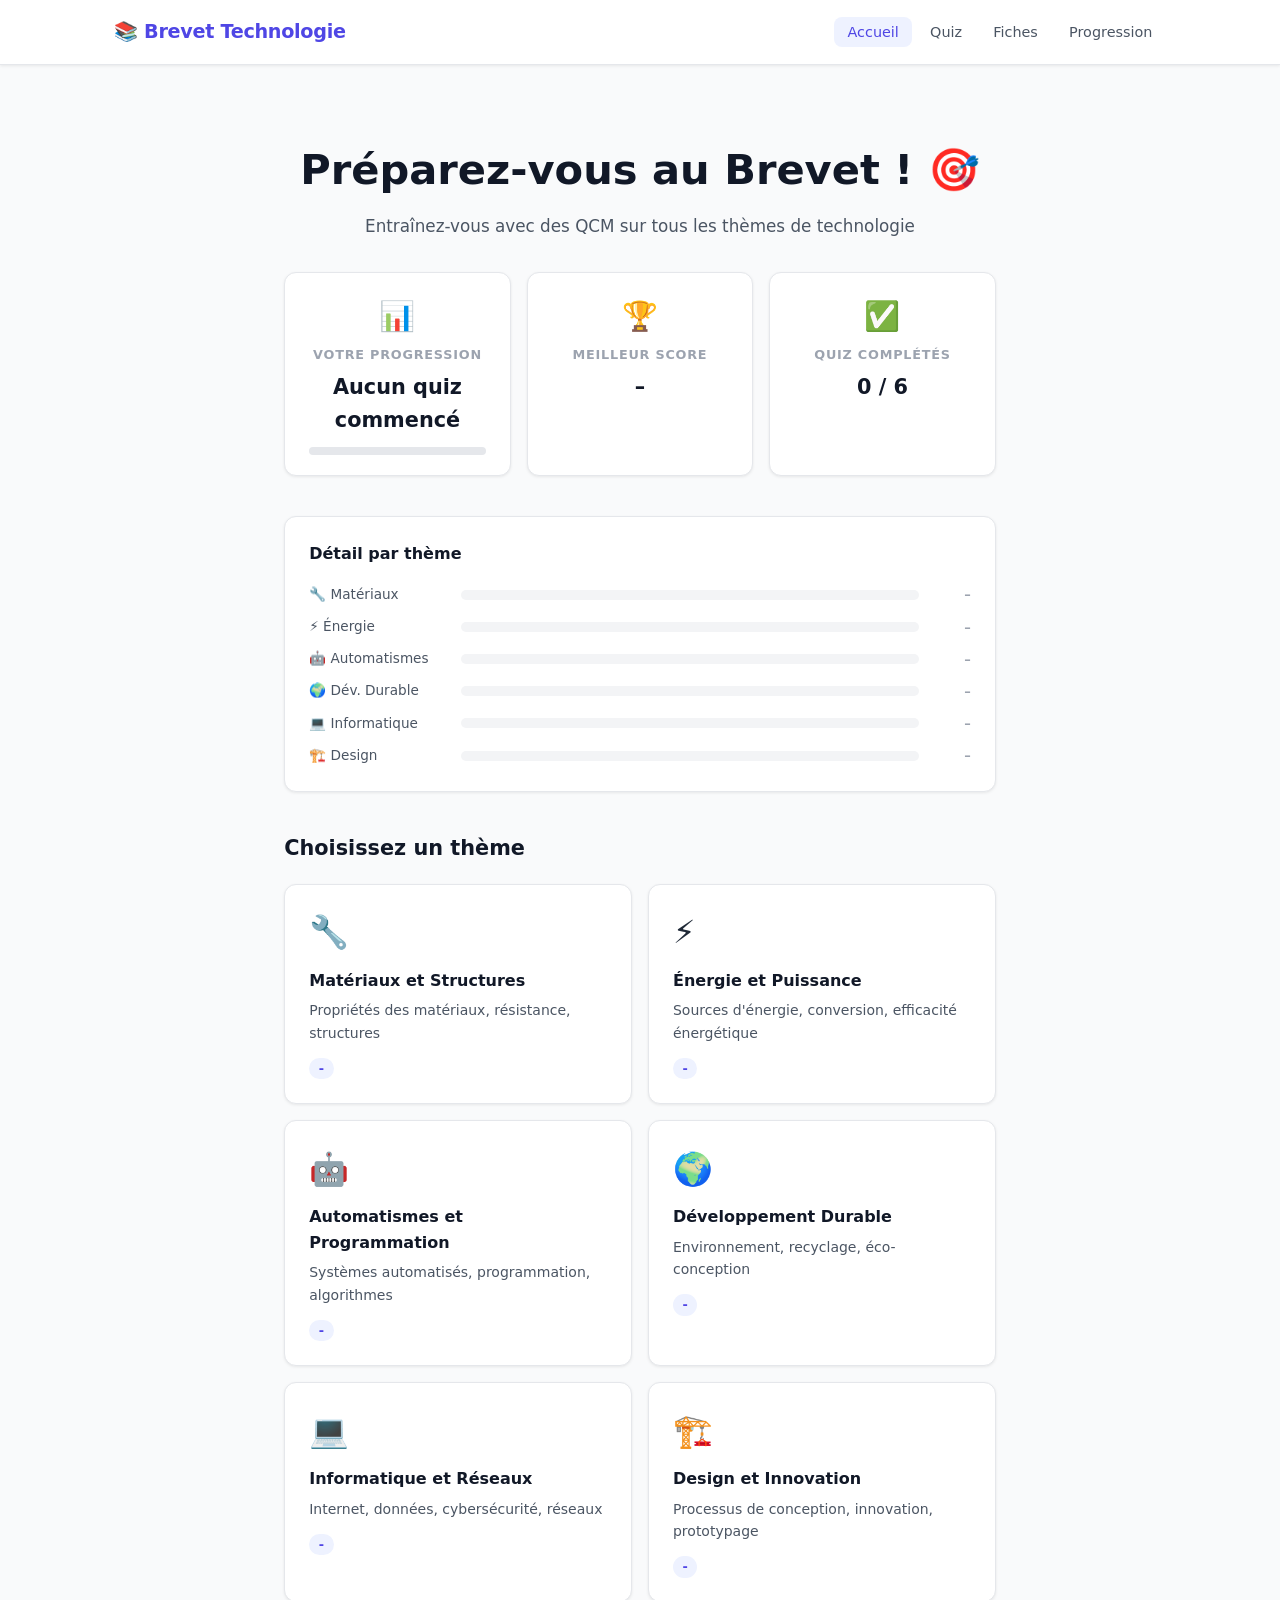
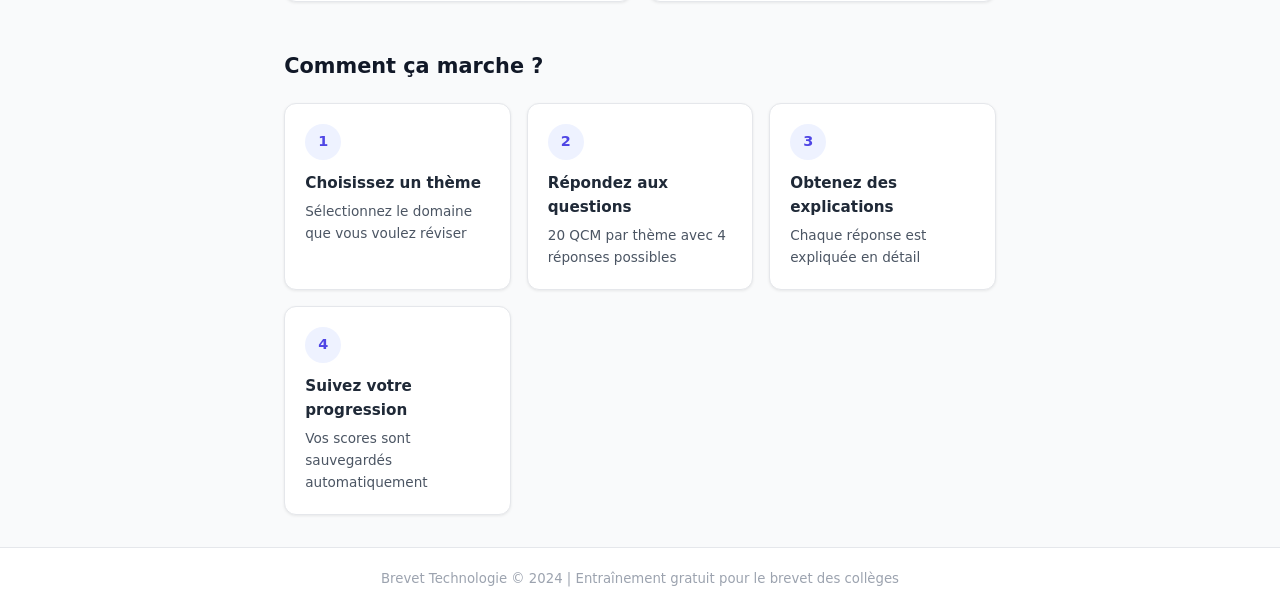
==== index.html @ 894ae721 "Initial commit" ====
<!DOCTYPE html>
<html lang="fr">
<head>
    <meta charset="UTF-8">
    <meta name="viewport" content="width=device-width, initial-scale=1.0">
    <title>Brevet Technologie - Entraînement</title>
    <link rel="stylesheet" href="styles.css">
</head>
<body>
    <nav class="navbar">
        <div class="nav-container">
            <h1 class="logo">📚 Brevet Technologie</h1>
            <ul class="nav-links">
                <li><a href="index.html" class="active">Accueil</a></li>
                <li><a href="quiz.html">Quiz</a></li>
                <li><a href="fiches.html">Fiches</a></li>
                <li><a href="#progression">Progression</a></li>
            </ul>
        </div>
    </nav>

    <div class="container">
        <header class="hero">
            <h1>Préparez-vous au Brevet ! 🎯</h1>
            <p>Entraînez-vous avec des QCM sur tous les thèmes de technologie</p>
        </header>

        <section class="stats-section" id="progression">
            <div class="stat-card">
                <div class="stat-icon">📊</div>
                <h3>Votre progression</h3>
                <p id="progression-text">Aucun quiz commencé</p>
                <div class="progress-bar">
                    <div class="progress-fill" id="progress-fill"></div>
                </div>
            </div>

            <div class="stat-card">
                <div class="stat-icon">🏆</div>
                <h3>Meilleur score</h3>
                <p id="best-score">-</p>
            </div>

            <div class="stat-card">
                <div class="stat-icon">✅</div>
                <h3>Quiz complétés</h3>
                <p id="completed-quizzes">0</p>
            </div>
        </section>

        <section class="progress-detail-section">
            <h2>Détail par thème</h2>
            <div id="progress-detail" class="progress-detail-grid">
                <p style="color:var(--gray-400);font-size:.9rem;">Complétez des quiz pour voir votre progression ici.</p>
            </div>
        </section>

        <section class="themes-section">
            <h2>Choisissez un thème</h2>
            <div class="themes-grid">
                <div class="theme-card" onclick="startQuiz('materiaux')">
                    <div class="theme-icon">🔧</div>
                    <h3>Matériaux et Structures</h3>
                    <p>Propriétés des matériaux, résistance, structures</p>
                    <div class="theme-stats">
                        <span id="score-materiaux">-</span>
                    </div>
                </div>

                <div class="theme-card" onclick="startQuiz('energie')">
                    <div class="theme-icon">⚡</div>
                    <h3>Énergie et Puissance</h3>
                    <p>Sources d'énergie, conversion, efficacité énergétique</p>
                    <div class="theme-stats">
                        <span id="score-energie">-</span>
                    </div>
                </div>

                <div class="theme-card" onclick="startQuiz('automatismes')">
                    <div class="theme-icon">🤖</div>
                    <h3>Automatismes et Programmation</h3>
                    <p>Systèmes automatisés, programmation, algorithmes</p>
                    <div class="theme-stats">
                        <span id="score-automatismes">-</span>
                    </div>
                </div>

                <div class="theme-card" onclick="startQuiz('developpement')">
                    <div class="theme-icon">🌍</div>
                    <h3>Développement Durable</h3>
                    <p>Environnement, recyclage, éco-conception</p>
                    <div class="theme-stats">
                        <span id="score-developpement">-</span>
                    </div>
                </div>

                <div class="theme-card" onclick="startQuiz('informatique')">
                    <div class="theme-icon">💻</div>
                    <h3>Informatique et Réseaux</h3>
                    <p>Internet, données, cybersécurité, réseaux</p>
                    <div class="theme-stats">
                        <span id="score-informatique">-</span>
                    </div>
                </div>

                <div class="theme-card" onclick="startQuiz('design')">
                    <div class="theme-icon">🏗️</div>
                    <h3>Design et Innovation</h3>
                    <p>Processus de conception, innovation, prototypage</p>
                    <div class="theme-stats">
                        <span id="score-design">-</span>
                    </div>
                </div>
            </div>
        </section>

        <section class="info-section">
            <h2>Comment ça marche ?</h2>
            <div class="info-grid">
                <div class="info-card">
                    <div class="info-number">1</div>
                    <h3>Choisissez un thème</h3>
                    <p>Sélectionnez le domaine que vous voulez réviser</p>
                </div>
                <div class="info-card">
                    <div class="info-number">2</div>
                    <h3>Répondez aux questions</h3>
                    <p>20 QCM par thème avec 4 réponses possibles</p>
                </div>
                <div class="info-card">
                    <div class="info-number">3</div>
                    <h3>Obtenez des explications</h3>
                    <p>Chaque réponse est expliquée en détail</p>
                </div>
                <div class="info-card">
                    <div class="info-number">4</div>
                    <h3>Suivez votre progression</h3>
                    <p>Vos scores sont sauvegardés automatiquement</p>
                </div>
            </div>
        </section>
    </div>

    <footer>
        <p>Brevet Technologie © 2024 | Entraînement gratuit pour le brevet des collèges</p>
    </footer>

    <script src="script.js"></script>
    <script>
        const THEMES = [
            { id: 'materiaux',     label: '🔧 Matériaux' },
            { id: 'energie',       label: '⚡ Énergie' },
            { id: 'automatismes',  label: '🤖 Automatismes' },
            { id: 'developpement', label: '🌍 Dév. Durable' },
            { id: 'informatique',  label: '💻 Informatique' },
            { id: 'design',        label: '🏗️ Design' }
        ];

        function scoreColor(s) {
            if (s >= 80) return '#16a34a';
            if (s >= 50) return '#d97706';
            return '#dc2626';
        }

        function loadProgress() {
            const scores = JSON.parse(localStorage.getItem('brevetsScores')) || {};
            let totalScore = 0, completedCount = 0, bestScore = 0;

            THEMES.forEach(({ id }) => {
                if (scores[id] !== undefined) {
                    const s = scores[id];
                    totalScore += s;
                    completedCount++;
                    bestScore = Math.max(bestScore, s);

                    // Badge score sur chaque carte thème
                    const el = document.getElementById(`score-${id}`);
                    if (el) {
                        el.textContent = `${s}%`;
                        el.style.background = scoreColor(s) + '22';
                        el.style.color = scoreColor(s);
                    }
                }
            });

            const avgScore = completedCount > 0 ? Math.round(totalScore / completedCount) : 0;

            // Stats globales
            document.getElementById('completed-quizzes').textContent = completedCount + ' / 6';
            document.getElementById('progression-text').textContent =
                completedCount > 0 ? `${avgScore}% de moyenne` : 'Aucun quiz commencé';

            // Barre de progression globale (délai pour l'animation CSS)
            setTimeout(() => {
                document.getElementById('progress-fill').style.width = avgScore + '%';
            }, 100);

            document.getElementById('best-score').textContent =
                bestScore > 0 ? `${bestScore}%` : '–';

            // Grille de progression détaillée
            const grid = document.getElementById('progress-detail');
            if (!grid) return;
            grid.innerHTML = '';
            THEMES.forEach(({ id, label }) => {
                const s = scores[id];
                const done = s !== undefined;
                const pct = done ? s : 0;
                const color = done ? scoreColor(s) : '#9ca3af';
                grid.innerHTML += `
                    <div class="prog-row">
                        <span class="prog-label">${label}</span>
                        <div class="prog-bar-wrap">
                            <div class="prog-bar-fill" style="width:${pct}%; background:${color}"></div>
                        </div>
                        <span class="prog-pct" style="color:${color}">${done ? pct + '%' : '–'}</span>
                    </div>`;
            });
        }

        function startQuiz(theme) {
            window.location.href = `quiz.html?theme=${theme}`;
        }

        window.addEventListener('load', loadProgress);
    </script>
</body>
</html>
---- styles.css ----
/* ===== RESET & BASE ===== */
*, *::before, *::after {
    box-sizing: border-box;
    margin: 0;
    padding: 0;
}

:root {
    --primary: #4f46e5;
    --primary-light: #eef2ff;
    --primary-dark: #3730a3;
    --success: #16a34a;
    --success-light: #dcfce7;
    --danger: #dc2626;
    --danger-light: #fee2e2;
    --warning: #d97706;
    --warning-light: #fef3c7;
    --gray-50: #f9fafb;
    --gray-100: #f3f4f6;
    --gray-200: #e5e7eb;
    --gray-400: #9ca3af;
    --gray-600: #4b5563;
    --gray-800: #1f2937;
    --gray-900: #111827;
    --radius: 12px;
    --radius-sm: 8px;
    --shadow-sm: 0 1px 3px rgba(0,0,0,.08);
    --shadow: 0 4px 16px rgba(0,0,0,.10);
    --shadow-lg: 0 8px 32px rgba(0,0,0,.12);
    --transition: .2s ease;
}

body {
    font-family: 'Segoe UI', system-ui, -apple-system, sans-serif;
    background: var(--gray-50);
    color: var(--gray-800);
    line-height: 1.6;
    min-height: 100vh;
    display: flex;
    flex-direction: column;
}

/* ===== NAVBAR ===== */
.navbar {
    background: #fff;
    border-bottom: 1px solid var(--gray-200);
    position: sticky;
    top: 0;
    z-index: 100;
    box-shadow: var(--shadow-sm);
}

.nav-container {
    max-width: 1100px;
    margin: 0 auto;
    padding: 0 1.5rem;
    height: 64px;
    display: flex;
    align-items: center;
    justify-content: space-between;
}

.logo {
    font-size: 1.2rem;
    font-weight: 700;
    color: var(--primary);
    letter-spacing: -.3px;
}

.nav-links {
    list-style: none;
    display: flex;
    gap: .25rem;
}

.nav-links a {
    text-decoration: none;
    color: var(--gray-600);
    font-size: .9rem;
    font-weight: 500;
    padding: .45rem .85rem;
    border-radius: var(--radius-sm);
    transition: background var(--transition), color var(--transition);
}

.nav-links a:hover {
    background: var(--gray-100);
    color: var(--gray-900);
}

.nav-links a.active {
    background: var(--primary-light);
    color: var(--primary);
}

/* ===== LAYOUT ===== */
.container {
    max-width: 1100px;
    margin: 0 auto;
    padding: 2rem 1.5rem;
    flex: 1;
}

/* ===== HERO ===== */
.hero {
    text-align: center;
    padding: 2.5rem 1rem 2rem;
}

.hero h1 {
    font-size: clamp(1.8rem, 4vw, 2.6rem);
    font-weight: 700;
    color: var(--gray-900);
    margin-bottom: .6rem;
}

.hero p {
    font-size: 1.05rem;
    color: var(--gray-600);
}

/* ===== STATS SECTION ===== */
.stats-section {
    display: grid;
    grid-template-columns: repeat(auto-fit, minmax(220px, 1fr));
    gap: 1rem;
    margin-bottom: 2.5rem;
}

.stat-card {
    background: #fff;
    border: 1px solid var(--gray-200);
    border-radius: var(--radius);
    padding: 1.25rem 1.5rem;
    text-align: center;
    box-shadow: var(--shadow-sm);
}

.stat-icon {
    font-size: 1.8rem;
    margin-bottom: .4rem;
}

.stat-card h3 {
    font-size: .8rem;
    text-transform: uppercase;
    letter-spacing: .06em;
    color: var(--gray-400);
    margin-bottom: .3rem;
}

.stat-card p {
    font-size: 1.3rem;
    font-weight: 700;
    color: var(--gray-900);
}

/* ===== PROGRESS BAR ===== */
.progress-bar {
    background: var(--gray-200);
    border-radius: 99px;
    height: 8px;
    overflow: hidden;
    margin-top: .6rem;
}

.progress-fill {
    height: 100%;
    background: linear-gradient(90deg, var(--primary), #818cf8);
    border-radius: 99px;
    transition: width .6s ease;
    width: 0%;
}

/* ===== PROGRESSION DÉTAILLÉE ===== */
.progress-detail-section {
    background: #fff;
    border: 1px solid var(--gray-200);
    border-radius: var(--radius);
    padding: 1.5rem;
    margin-bottom: 2.5rem;
    box-shadow: var(--shadow-sm);
}

.progress-detail-section h2 {
    font-size: 1rem;
    font-weight: 700;
    margin-bottom: 1.1rem;
    color: var(--gray-900);
}

.progress-detail-grid {
    display: flex;
    flex-direction: column;
    gap: .65rem;
}

.prog-row {
    display: grid;
    grid-template-columns: 140px 1fr 40px;
    align-items: center;
    gap: .75rem;
}

.prog-label {
    font-size: .85rem;
    color: var(--gray-600);
    white-space: nowrap;
    overflow: hidden;
    text-overflow: ellipsis;
}

.prog-bar-wrap {
    background: var(--gray-100);
    border-radius: 99px;
    height: 10px;
    overflow: hidden;
}

.prog-bar-fill {
    height: 100%;
    border-radius: 99px;
    transition: width .7s ease;
    min-width: 0;
}

.prog-pct {
    font-size: .82rem;
    font-weight: 700;
    text-align: right;
}

@media (max-width: 480px) {
    .prog-row { grid-template-columns: 110px 1fr 36px; }
}

/* ===== THEMES SECTION ===== */
.themes-section h2,
.info-section h2 {
    font-size: 1.3rem;
    font-weight: 700;
    margin-bottom: 1.2rem;
    color: var(--gray-900);
}

.themes-grid {
    display: grid;
    grid-template-columns: repeat(auto-fill, minmax(280px, 1fr));
    gap: 1rem;
    margin-bottom: 3rem;
}

.theme-card {
    background: #fff;
    border: 1px solid var(--gray-200);
    border-radius: var(--radius);
    padding: 1.4rem 1.5rem;
    cursor: pointer;
    transition: transform var(--transition), box-shadow var(--transition), border-color var(--transition);
    box-shadow: var(--shadow-sm);
}

.theme-card:hover {
    transform: translateY(-3px);
    box-shadow: var(--shadow);
    border-color: var(--primary);
}

.theme-icon {
    font-size: 2rem;
    margin-bottom: .6rem;
}

.theme-card h3 {
    font-size: 1rem;
    font-weight: 700;
    margin-bottom: .35rem;
    color: var(--gray-900);
}

.theme-card p {
    font-size: .875rem;
    color: var(--gray-600);
    margin-bottom: .7rem;
}

.theme-stats span {
    font-size: .8rem;
    font-weight: 600;
    color: var(--primary);
    background: var(--primary-light);
    padding: .2rem .6rem;
    border-radius: 99px;
}

/* ===== INFO SECTION ===== */
.info-grid {
    display: grid;
    grid-template-columns: repeat(auto-fill, minmax(200px, 1fr));
    gap: 1rem;
}

.info-card {
    background: #fff;
    border: 1px solid var(--gray-200);
    border-radius: var(--radius);
    padding: 1.25rem;
    box-shadow: var(--shadow-sm);
}

.info-number {
    width: 36px;
    height: 36px;
    border-radius: 50%;
    background: var(--primary-light);
    color: var(--primary);
    font-weight: 700;
    font-size: .9rem;
    display: flex;
    align-items: center;
    justify-content: center;
    margin-bottom: .7rem;
}

.info-card h3 {
    font-size: .95rem;
    font-weight: 700;
    margin-bottom: .35rem;
}

.info-card p {
    font-size: .85rem;
    color: var(--gray-600);
}

/* ===== FICHES ===== */
.fiches-container {
    display: grid;
    grid-template-columns: repeat(auto-fill, minmax(320px, 1fr));
    gap: 1.25rem;
    margin-bottom: 2.5rem;
}

.fiche-card {
    background: #fff;
    border: 1px solid var(--gray-200);
    border-radius: var(--radius);
    overflow: hidden;
    box-shadow: var(--shadow-sm);
    transition: box-shadow var(--transition);
}

.fiche-card:hover {
    box-shadow: var(--shadow);
}

.fiche-header {
    background: var(--primary);
    color: #fff;
    padding: 1rem 1.25rem;
}

.fiche-header h2 {
    font-size: 1rem;
    font-weight: 700;
}

.fiche-content {
    padding: 1.25rem;
}

.fiche-content h3 {
    font-size: .85rem;
    text-transform: uppercase;
    letter-spacing: .06em;
    color: var(--primary);
    margin: 1rem 0 .5rem;
    font-weight: 700;
}

.fiche-content h3:first-child {
    margin-top: 0;
}

.fiche-content ul {
    list-style: none;
    display: flex;
    flex-direction: column;
    gap: .35rem;
}

.fiche-content li {
    font-size: .875rem;
    color: var(--gray-600);
    padding-left: 1rem;
    position: relative;
}

.fiche-content li::before {
    content: '•';
    color: var(--primary);
    position: absolute;
    left: 0;
}

.fiche-content strong {
    color: var(--gray-800);
}

/* ===== TIPS SECTION ===== */
.tips-section {
    background: var(--primary-light);
    border-radius: var(--radius);
    padding: 1.75rem;
    margin-bottom: 2rem;
}

.tips-section h2 {
    font-size: 1.2rem;
    font-weight: 700;
    margin-bottom: 1rem;
    color: var(--primary-dark);
}

.tips-grid {
    display: grid;
    grid-template-columns: repeat(auto-fill, minmax(180px, 1fr));
    gap: 1rem;
}

.tip-card {
    background: #fff;
    border-radius: var(--radius-sm);
    padding: 1rem;
    box-shadow: var(--shadow-sm);
}

.tip-card h3 {
    font-size: .9rem;
    font-weight: 700;
    margin-bottom: .3rem;
    color: var(--primary);
}

.tip-card p {
    font-size: .83rem;
    color: var(--gray-600);
}

/* ===== QUIZ ===== */
.quiz-container {
    max-width: 760px;
    margin: 0 auto;
}

.quiz-header {
    background: #fff;
    border: 1px solid var(--gray-200);
    border-radius: var(--radius);
    padding: 1.25rem 1.5rem;
    margin-bottom: 1.25rem;
    box-shadow: var(--shadow-sm);
}

.quiz-header h2 {
    font-size: 1.15rem;
    font-weight: 700;
    margin-bottom: .75rem;
}

.quiz-progress {
    display: flex;
    align-items: center;
    gap: .75rem;
}

#question-counter {
    font-size: .85rem;
    font-weight: 600;
    color: var(--gray-600);
    white-space: nowrap;
    min-width: 36px;
}

.question-section {
    background: #fff;
    border: 1px solid var(--gray-200);
    border-radius: var(--radius);
    padding: 1.75rem 1.5rem;
    margin-bottom: 1.25rem;
    box-shadow: var(--shadow-sm);
}

#question-text {
    font-size: 1.1rem;
    font-weight: 600;
    color: var(--gray-900);
    margin-bottom: 1.5rem;
    line-height: 1.5;
}

.answers-grid {
    display: grid;
    grid-template-columns: 1fr 1fr;
    gap: .75rem;
}

@media (max-width: 560px) {
    .answers-grid { grid-template-columns: 1fr; }
}

.answer-btn {
    background: var(--gray-50);
    border: 1.5px solid var(--gray-200);
    border-radius: var(--radius-sm);
    padding: .9rem 1.1rem;
    font-size: .92rem;
    font-family: inherit;
    color: var(--gray-800);
    cursor: pointer;
    text-align: left;
    transition: all var(--transition);
    line-height: 1.4;
}

.answer-btn:hover {
    background: var(--primary-light);
    border-color: var(--primary);
    color: var(--primary);
}

.answer-btn.selected {
    background: var(--primary);
    border-color: var(--primary);
    color: #fff;
    font-weight: 600;
}

.answer-btn.correct {
    background: var(--success-light);
    border-color: var(--success);
    color: var(--success);
    font-weight: 600;
}

.answer-btn.incorrect {
    background: var(--danger-light);
    border-color: var(--danger);
    color: var(--danger);
}

/* ===== QUIZ CONTROLS ===== */
.quiz-controls {
    display: flex;
    justify-content: space-between;
    gap: 1rem;
}

.btn {
    padding: .7rem 1.5rem;
    border-radius: var(--radius-sm);
    border: none;
    font-size: .95rem;
    font-family: inherit;
    font-weight: 600;
    cursor: pointer;
    transition: all var(--transition);
}

.btn:disabled {
    opacity: .4;
    cursor: not-allowed;
}

.btn-primary {
    background: var(--primary);
    color: #fff;
}

.btn-primary:hover:not(:disabled) {
    background: var(--primary-dark);
}

.btn-secondary {
    background: #fff;
    color: var(--gray-700, var(--gray-800));
    border: 1.5px solid var(--gray-200);
}

.btn-secondary:hover:not(:disabled) {
    background: var(--gray-100);
}

/* ===== RESULTS ===== */
.results-container {
    max-width: 760px;
    margin: 0 auto;
}

.results-card {
    background: #fff;
    border: 1px solid var(--gray-200);
    border-radius: var(--radius);
    padding: 2rem;
    box-shadow: var(--shadow);
}

.results-card h2 {
    font-size: 1.5rem;
    font-weight: 700;
    text-align: center;
    margin-bottom: 1.5rem;
}

.score-display {
    display: flex;
    justify-content: center;
    margin-bottom: 1rem;
}

.score-circle {
    width: 120px;
    height: 120px;
    border-radius: 50%;
    background: var(--primary-light);
    border: 4px solid var(--primary);
    display: flex;
    align-items: center;
    justify-content: center;
    font-size: 2rem;
    font-weight: 700;
    color: var(--primary);
}

#score-message {
    text-align: center;
    font-size: 1.05rem;
    color: var(--gray-600);
    margin-bottom: 1.5rem;
}

.results-stats {
    display: flex;
    gap: 1rem;
    justify-content: center;
    margin-bottom: 2rem;
}

.result-stat {
    background: var(--gray-50);
    border: 1px solid var(--gray-200);
    border-radius: var(--radius-sm);
    padding: .75rem 1.5rem;
    text-align: center;
    min-width: 130px;
}

.stat-label {
    display: block;
    font-size: .78rem;
    color: var(--gray-400);
    text-transform: uppercase;
    letter-spacing: .06em;
    margin-bottom: .25rem;
}

.stat-value {
    display: block;
    font-size: 1.5rem;
    font-weight: 700;
    color: var(--gray-900);
}

/* ===== REVIEW SECTION ===== */
.review-section h3 {
    font-size: 1rem;
    font-weight: 700;
    margin-bottom: 1rem;
    padding-bottom: .5rem;
    border-bottom: 1px solid var(--gray-200);
}

.review-item {
    border-radius: var(--radius-sm);
    border-left: 4px solid;
    padding: 1rem 1.1rem;
    margin-bottom: .75rem;
    font-size: .9rem;
}

.review-item.correct {
    background: var(--success-light);
    border-color: var(--success);
}

.review-item.incorrect {
    background: var(--danger-light);
    border-color: var(--danger);
}

.review-question {
    font-weight: 600;
    color: var(--gray-900);
    margin-bottom: .5rem;
}

.review-answer p {
    color: var(--gray-700, var(--gray-800));
    margin-bottom: .25rem;
}

.review-answer strong {
    color: var(--gray-900);
}

.results-actions {
    display: flex;
    gap: 1rem;
    justify-content: center;
    margin-top: 1.75rem;
    flex-wrap: wrap;
}

/* ===== FOOTER ===== */
footer {
    background: #fff;
    border-top: 1px solid var(--gray-200);
    text-align: center;
    padding: 1.25rem;
    font-size: .83rem;
    color: var(--gray-400);
    margin-top: auto;
}

/* ===== RESPONSIVE ===== */
@media (max-width: 640px) {
    .nav-container { padding: 0 1rem; }
    .container { padding: 1.25rem 1rem; }
    .hero { padding: 1.5rem .5rem 1.25rem; }
    .fiches-container { grid-template-columns: 1fr; }
    .themes-grid { grid-template-columns: 1fr; }
    .results-stats { flex-direction: column; align-items: center; }
    .quiz-controls { gap: .5rem; }
    .btn { padding: .65rem 1rem; font-size: .88rem; }
}
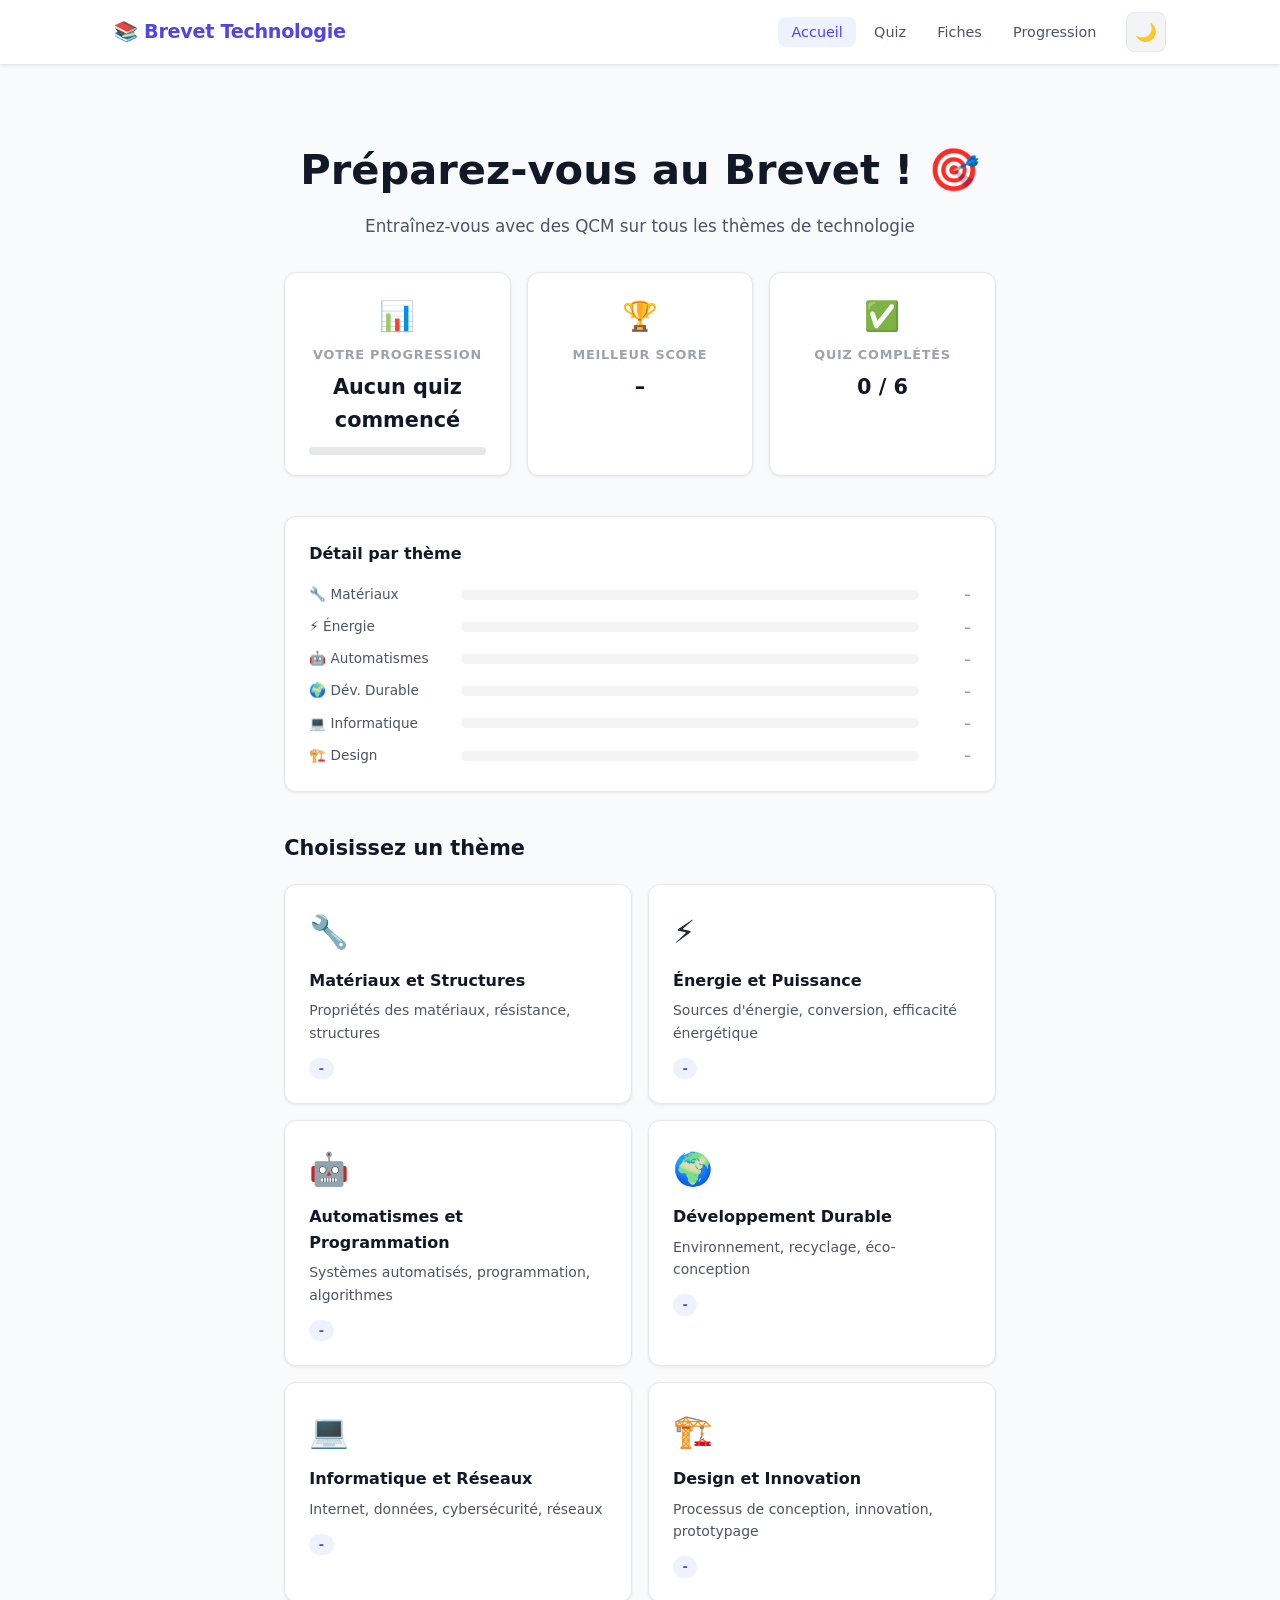
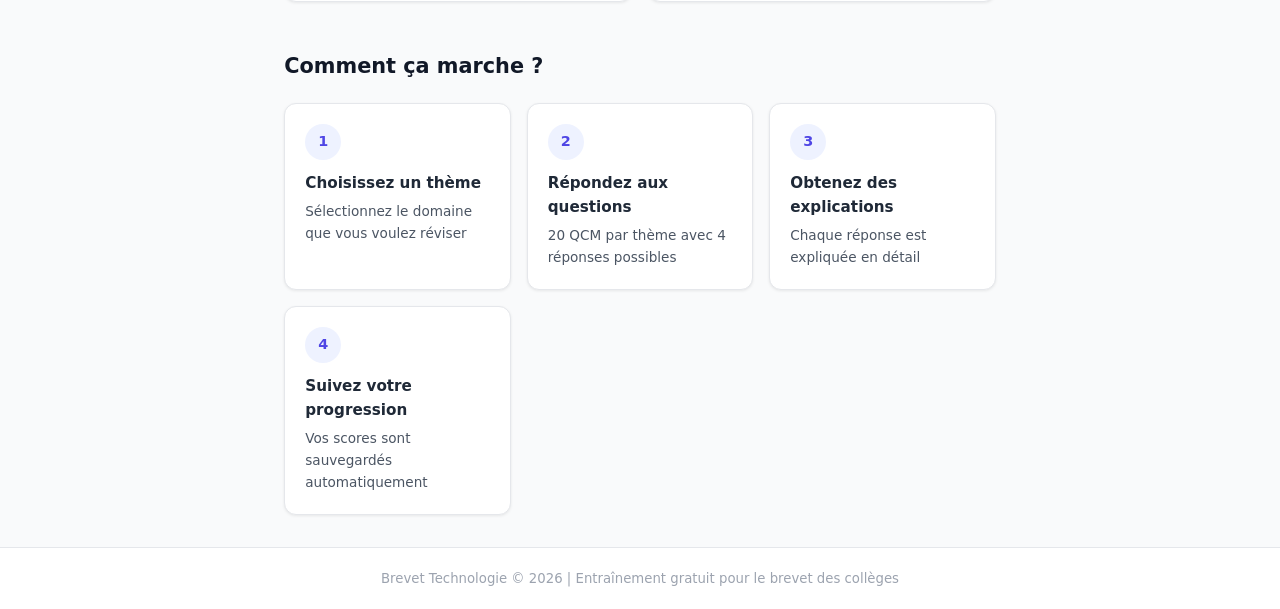
==== commit dd687ae7: "Phase 1 améliorations: mode sombre, timer examen, favoris" ====
--- a/index.html
+++ b/index.html
@@ -10,12 +10,15 @@
     <nav class="navbar">
         <div class="nav-container">
             <h1 class="logo">📚 Brevet Technologie</h1>
-            <ul class="nav-links">
-                <li><a href="index.html" class="active">Accueil</a></li>
-                <li><a href="quiz.html">Quiz</a></li>
-                <li><a href="fiches.html">Fiches</a></li>
-                <li><a href="#progression">Progression</a></li>
-            </ul>
+            <div style="display: flex; align-items: center; gap: 1rem;">
+                <ul class="nav-links">
+                    <li><a href="index.html" class="active">Accueil</a></li>
+                    <li><a href="quiz.html">Quiz</a></li>
+                    <li><a href="fiches.html">Fiches</a></li>
+                    <li><a href="#progression">Progression</a></li>
+                </ul>
+                <button id="theme-toggle" class="theme-toggle" title="Mode sombre" onclick="toggleDarkMode()">🌙</button>
+            </div>
         </div>
     </nav>
 
@@ -142,7 +145,7 @@
     </div>
 
     <footer>
-        <p>Brevet Technologie © 2024 | Entraînement gratuit pour le brevet des collèges</p>
+        <p>Brevet Technologie © 2026 | Entraînement gratuit pour le brevet des collèges</p>
     </footer>
 
     <script src="script.js"></script>
--- a/styles.css
+++ b/styles.css
@@ -22,6 +22,11 @@
     --gray-600: #4b5563;
     --gray-800: #1f2937;
     --gray-900: #111827;
+    --bg-primary: #fff;
+    --bg-secondary: #f9fafb;
+    --text-primary: #1f2937;
+    --text-secondary: #4b5563;
+    --border-color: #e5e7eb;
     --radius: 12px;
     --radius-sm: 8px;
     --shadow-sm: 0 1px 3px rgba(0,0,0,.08);
@@ -30,10 +35,25 @@
     --transition: .2s ease;
 }
 
+body.dark-mode {
+    --gray-50: #0f172a;
+    --gray-100: #1e293b;
+    --gray-200: #334155;
+    --gray-400: #94a3b8;
+    --gray-600: #cbd5e1;
+    --gray-800: #e2e8f0;
+    --gray-900: #f1f5f9;
+    --bg-primary: #1e293b;
+    --bg-secondary: #0f172a;
+    --text-primary: #f1f5f9;
+    --text-secondary: #cbd5e1;
+    --border-color: #334155;
+}
+
 body {
     font-family: 'Segoe UI', system-ui, -apple-system, sans-serif;
-    background: var(--gray-50);
-    color: var(--gray-800);
+    background: var(--bg-secondary);
+    color: var(--text-primary);
     line-height: 1.6;
     min-height: 100vh;
     display: flex;
@@ -42,8 +62,8 @@
 
 /* ===== NAVBAR ===== */
 .navbar {
-    background: #fff;
-    border-bottom: 1px solid var(--gray-200);
+    background: var(--bg-primary);
+    border-bottom: 1px solid var(--border-color);
     position: sticky;
     top: 0;
     z-index: 100;
@@ -128,8 +148,8 @@
 }
 
 .stat-card {
-    background: #fff;
-    border: 1px solid var(--gray-200);
+    background: var(--bg-primary);
+    border: 1px solid var(--border-color);
     border-radius: var(--radius);
     padding: 1.25rem 1.5rem;
     text-align: center;
@@ -251,8 +271,8 @@
 }
 
 .theme-card {
-    background: #fff;
-    border: 1px solid var(--gray-200);
+    background: var(--bg-primary);
+    border: 1px solid var(--border-color);
     border-radius: var(--radius);
     padding: 1.4rem 1.5rem;
     cursor: pointer;
@@ -483,8 +503,8 @@
 }
 
 .question-section {
-    background: #fff;
-    border: 1px solid var(--gray-200);
+    background: var(--bg-primary);
+    border: 1px solid var(--border-color);
     border-radius: var(--radius);
     padding: 1.75rem 1.5rem;
     margin-bottom: 1.25rem;
@@ -510,13 +530,13 @@
 }
 
 .answer-btn {
-    background: var(--gray-50);
-    border: 1.5px solid var(--gray-200);
+    background: var(--bg-secondary);
+    border: 1.5px solid var(--border-color);
     border-radius: var(--radius-sm);
     padding: .9rem 1.1rem;
     font-size: .92rem;
     font-family: inherit;
-    color: var(--gray-800);
+    color: var(--text-primary);
     cursor: pointer;
     text-align: left;
     transition: all var(--transition);
@@ -730,6 +750,76 @@
     font-size: .83rem;
     color: var(--gray-400);
     margin-top: auto;
+}
+
+/* ===== DARK MODE TOGGLE ===== */
+.theme-toggle {
+    background: var(--gray-100);
+    border: 1.5px solid var(--gray-200);
+    border-radius: var(--radius-sm);
+    padding: .4rem .6rem;
+    cursor: pointer;
+    font-size: 1.1rem;
+    transition: all var(--transition);
+    height: 40px;
+    width: 40px;
+    display: flex;
+    align-items: center;
+    justify-content: center;
+}
+
+.theme-toggle:hover {
+    background: var(--primary-light);
+    border-color: var(--primary);
+}
+
+body.dark-mode .theme-toggle {
+    background: var(--gray-100);
+    border-color: var(--gray-600);
+}
+
+/* ===== QUIZ TIMER ===== */
+.quiz-timer {
+    background: var(--warning-light);
+    color: var(--warning);
+    padding: .5rem 1rem;
+    border-radius: var(--radius-sm);
+    font-family: 'Courier New', monospace;
+    font-weight: 700;
+    font-size: .95rem;
+    display: flex;
+    align-items: center;
+    gap: .5rem;
+}
+
+.quiz-timer::before {
+    content: '⏱️';
+}
+
+body.dark-mode .quiz-timer {
+    background: rgba(217, 119, 6, 0.2);
+    color: #fbbf24;
+}
+
+/* ===== FAVORITE BUTTON ===== */
+.favorite-btn {
+    background: transparent;
+    border: none;
+    cursor: pointer;
+    font-size: 1.4rem;
+    padding: .25rem .5rem;
+    transition: transform var(--transition);
+    opacity: 0.5;
+}
+
+.favorite-btn:hover {
+    transform: scale(1.2);
+    opacity: 1;
+}
+
+.favorite-btn.marked {
+    opacity: 1;
+    filter: drop-shadow(0 0 4px #fbbf24);
 }
 
 /* ===== RESPONSIVE ===== */
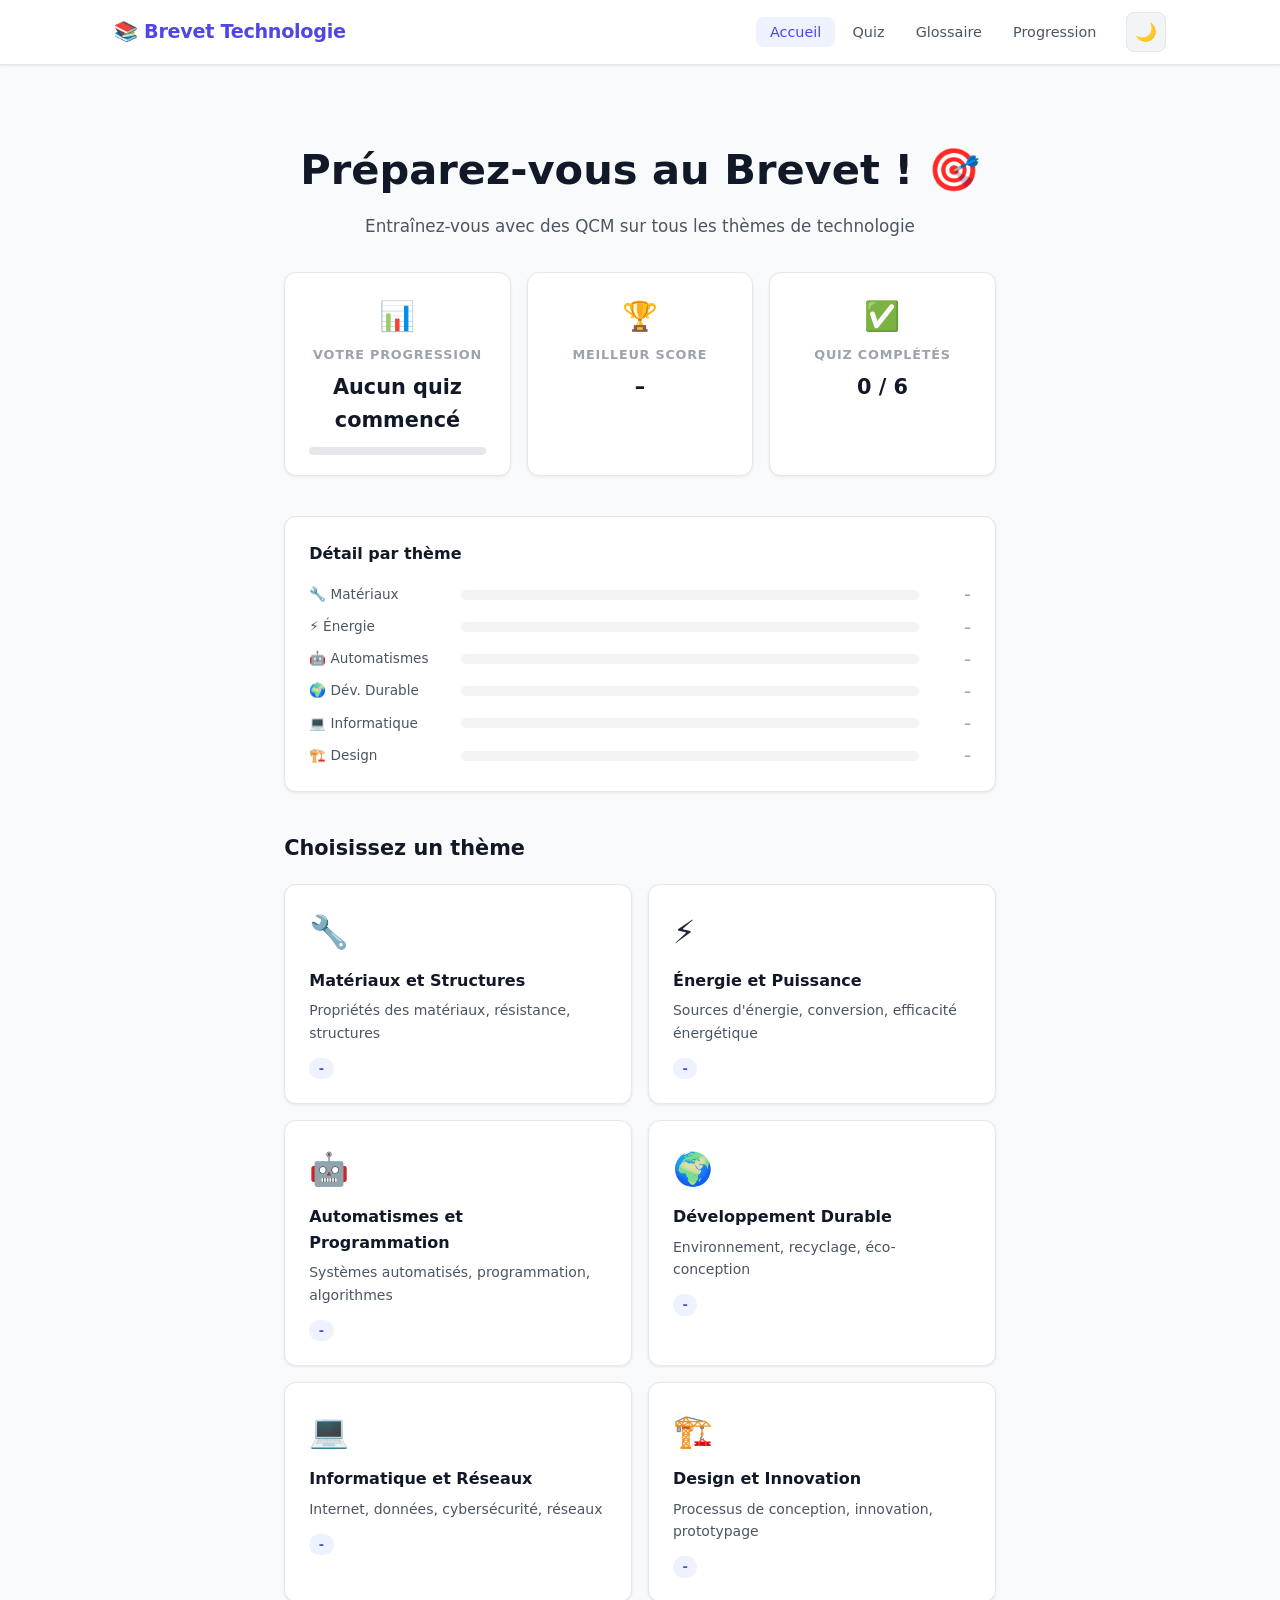
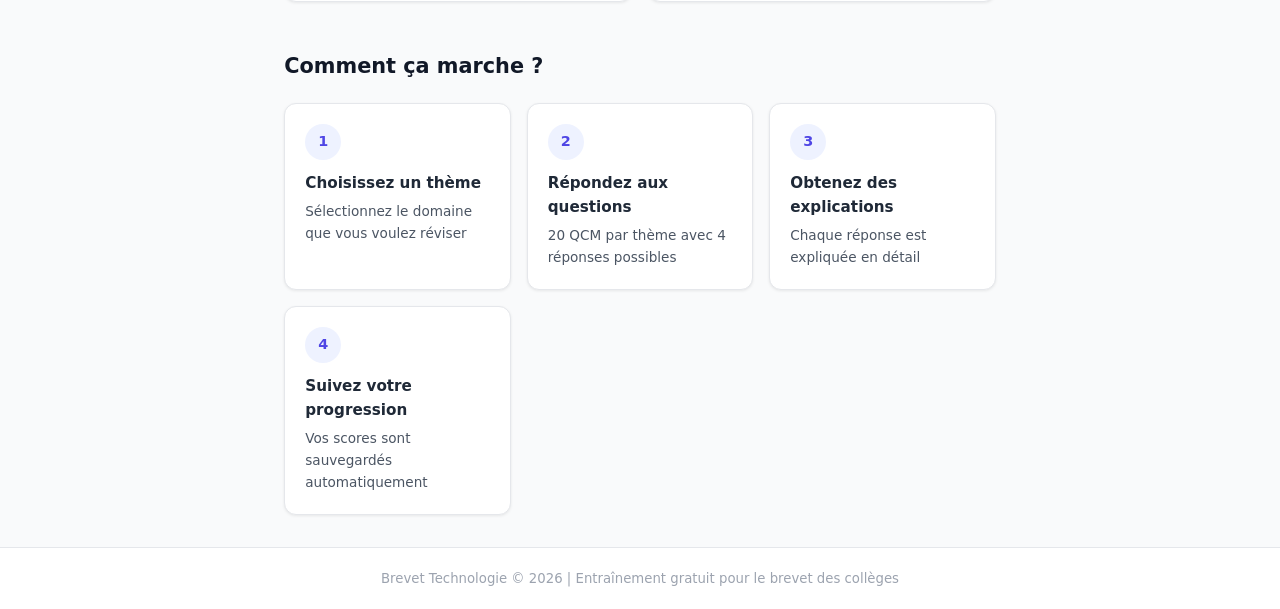
==== commit 72d0336e: "Phase 3: remplacer fiches par glossaire avec recherche et PDF" ====
--- a/index.html
+++ b/index.html
@@ -14,7 +14,7 @@
                 <ul class="nav-links">
                     <li><a href="index.html" class="active">Accueil</a></li>
                     <li><a href="quiz.html">Quiz</a></li>
-                    <li><a href="fiches.html">Fiches</a></li>
+                    <li><a href="fiches.html">Glossaire</a></li>
                     <li><a href="#progression">Progression</a></li>
                 </ul>
                 <button id="theme-toggle" class="theme-toggle" title="Mode sombre" onclick="toggleDarkMode()">🌙</button>
--- a/styles.css
+++ b/styles.css
@@ -361,9 +361,53 @@
     margin-bottom: 2.5rem;
 }
 
+.glossary-header {
+    display: flex;
+    justify-content: space-between;
+    align-items: flex-end;
+    gap: 1rem;
+    margin-bottom: 1rem;
+    flex-wrap: wrap;
+}
+
+.glossary-search {
+    display: flex;
+    flex-direction: column;
+    gap: .4rem;
+    min-width: 260px;
+    flex: 1;
+}
+
+.glossary-search label {
+    font-size: .9rem;
+    color: var(--gray-600);
+    font-weight: 600;
+}
+
+.glossary-search input {
+    width: 100%;
+    padding: .75rem 1rem;
+    border-radius: var(--radius-sm);
+    border: 1.5px solid var(--border-color);
+    background: var(--bg-secondary);
+    color: var(--text-primary);
+    font: inherit;
+}
+
+.glossary-actions {
+    display: flex;
+    align-items: center;
+}
+
+.glossary-count {
+    margin-bottom: 1rem;
+    color: var(--gray-600);
+    font-size: .95rem;
+}
+
 .fiche-card {
-    background: #fff;
-    border: 1px solid var(--gray-200);
+    background: var(--bg-primary);
+    border: 1px solid var(--border-color);
     border-radius: var(--radius);
     overflow: hidden;
     box-shadow: var(--shadow-sm);
@@ -486,6 +530,59 @@
     font-size: 1.15rem;
     font-weight: 700;
     margin-bottom: .75rem;
+}
+
+.quiz-options {
+    display: flex;
+    flex-wrap: wrap;
+    gap: 1rem;
+    margin-bottom: 1rem;
+    align-items: center;
+}
+
+.option-block {
+    display: flex;
+    flex-direction: column;
+    gap: .4rem;
+    min-width: 180px;
+}
+
+.option-block label {
+    font-size: .85rem;
+    color: var(--gray-600);
+    font-weight: 600;
+}
+
+.option-block select,
+.option-block input {
+    background: var(--bg-secondary);
+    color: var(--text-primary);
+    border: 1.5px solid var(--border-color);
+    border-radius: var(--radius-sm);
+    padding: .65rem .85rem;
+    font: inherit;
+    outline: none;
+    width: 100%;
+}
+
+.option-block input {
+    min-width: 220px;
+}
+
+.filter-message {
+    margin: 0 0 1rem;
+    color: var(--gray-600);
+    font-size: .92rem;
+}
+
+.no-results {
+    background: var(--danger-light);
+    color: var(--danger);
+    border: 1px solid var(--danger);
+    border-radius: var(--radius-sm);
+    padding: 1rem 1.25rem;
+    margin-bottom: 1rem;
+    text-align: center;
 }
 
 .quiz-progress {
